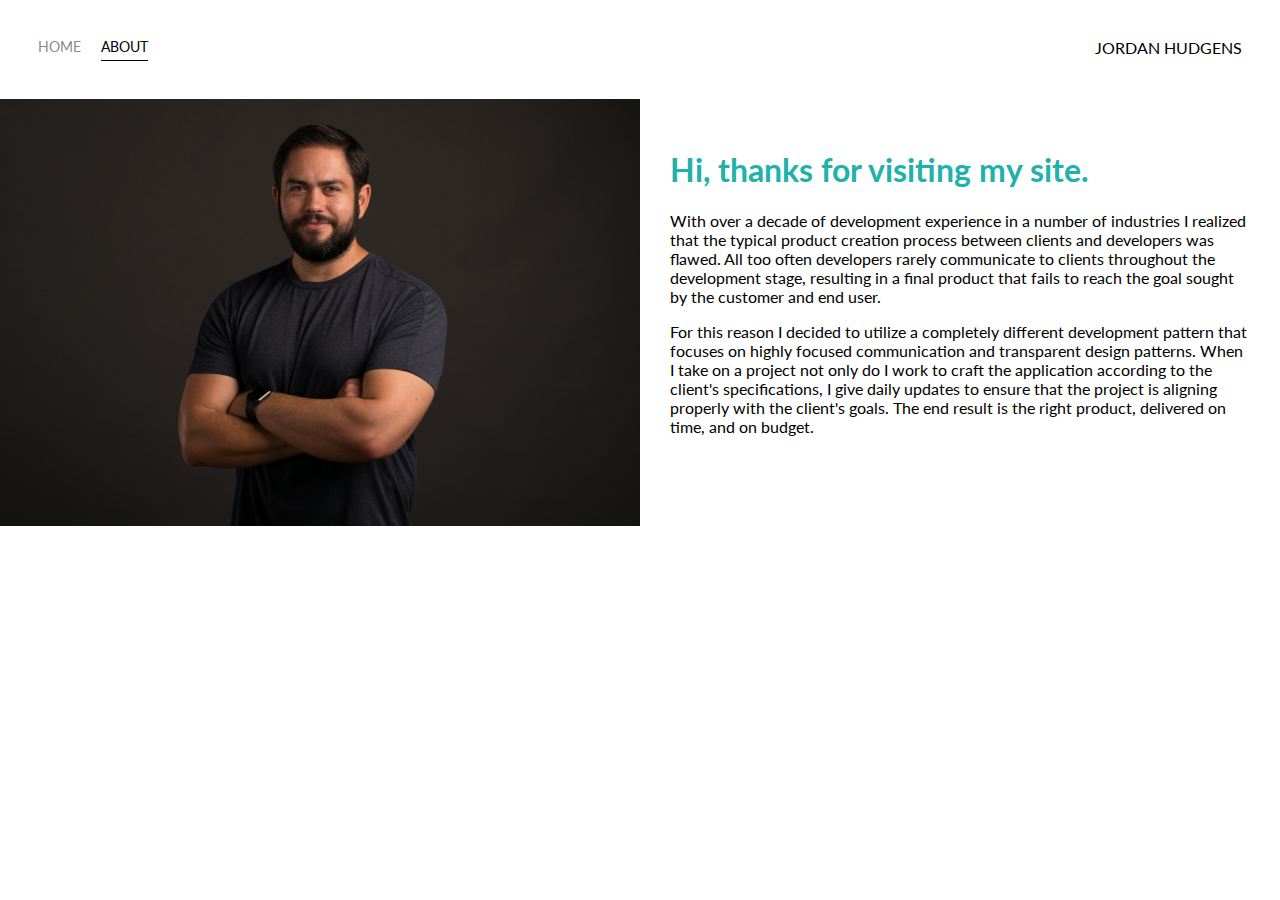
==== about.html @ 4d7fd14e "Add files via upload" ====
<!DOCTYPE html>
<html lang='en'>

<head>
  <meta charset='UTF-8'>
  <title>Portfolio Homepage</title>
  <link href="https://fonts.googleapis.com/css?family=Lato" rel="stylesheet">
  <link rel="stylesheet" href="styles.css">
</head>

<body>
  <div class="container">
    <div class="nav-wrapper">
      <div class="left-side">
        <div class="nav-link-wrapper">
          <a href="index.html">Home</a>
        </div>

        <div class="nav-link-wrapper active-nav-link">
          <a href="about.html">About</a>
        </div>
      </div>

      <div class="right-side">
        <div class="brand">
          JORDAN HUDGENS
        </div>
      </div>
    </div>

    <div class="content-wrapper">
      <div class="two-column-wrapper">
        <div class="profile-image-wrapper">
          <img src="images/profile.jpg" alt="">
        </div>

        <div class="profile-content-wrapper">
          <h1>Hi, thanks for visiting my site.</h1>
          <p>With over a decade of development experience in a number of industries I realized that the typical product creation
            process between clients and developers was flawed. All too often developers rarely communicate to clients throughout
            the development stage, resulting in a final product that fails to reach the goal sought by the customer and end
            user.
          </p>

          <p>For this reason I decided to utilize a completely different development pattern that focuses on highly focused
            communication and transparent design patterns. When I take on a project not only do I work to craft the application
            according to the client's specifications, I give daily updates to ensure that the project is aligning properly
            with the client's goals. The end result is the right product, delivered on time, and on budget.</p>
        </div>
      </div>
    </div>
  </div>

</body>

</html>
---- styles.css ----
body {
    font-family: "Lato", sans-serif;
    margin: 0px;
  }
  
  .container {
    display: grid;
    grid-template-columns: 1fr;
  }
  
  .nav-wrapper {
    display: flex;
    justify-content: space-between;
    padding: 38px;
  }
  
  .left-side {
    display: flex;
  }
  
  .nav-wrapper > .left-side > div {
    margin-right: 20px;
    text-transform: uppercase;
    font-size: 0.9rem;
  }
  
  .nav-link-wrapper {
    height: 22px;
    border-bottom: 1px solid transparent;
    transition: border-bottom 0.5s;
  }
  
  .active-nav-link {
    border-bottom: 1px solid black;
  }
  
  .active-nav-link a {
    color: black !important;
  }
  
  .nav-link-wrapper a {
    color: #8a8a8a;
    text-decoration: none;
    transition: color 0.5s;
  }
  
  .nav-link-wrapper:hover {
    border-bottom: 1px solid black;
  }
  
  .nav-link-wrapper a:hover {
    color: black;
  }
  
  .portfolio-items-wrapper {
    display: grid;
    grid-template-columns: 1fr 1fr 1fr;
  }
  
  .portfolio-item-wrapper {
    position: relative;
  }
  
  .portfolio-img-background {
    background-size: cover;
    background-position: center;
    background-repeat: no-repeat;
    height: 350px;
    width: 100%;
  }
  
  .img-text-wrapper {
    position: absolute;
    top: 0;
    display: flex;
    flex-direction: column;
    justify-content: center;
    align-items: center;
    height: 100%;
    text-align: center;
    padding-left: 100px;
    padding-right: 100px;
    cursor: pointer;

  }
  
  .img-text-wrapper .subtitle {
    transition: 1s;
    color: transparent;
  }
  
  .image-blur {
    transition: 0.5s;
    filter: brightness(50%);
  }
  
  .img-text-wrapper:hover .subtitle {
    color: lightseagreen;
    font-weight: 600;
  }
  
  .logo-wrapper img {
    width: 50%;
    margin-bottom: 20px;
  }
  
  .two-column-wrapper {
    display: grid;
    grid-template-columns: 1fr 1fr;
  }
  
  .profile-image-wrapper img {
    width: 100%;
  }
  
  .profile-content-wrapper {
    padding: 30px;
  }
  
  .profile-content-wrapper h1 {
    color: lightseagreen;
  }
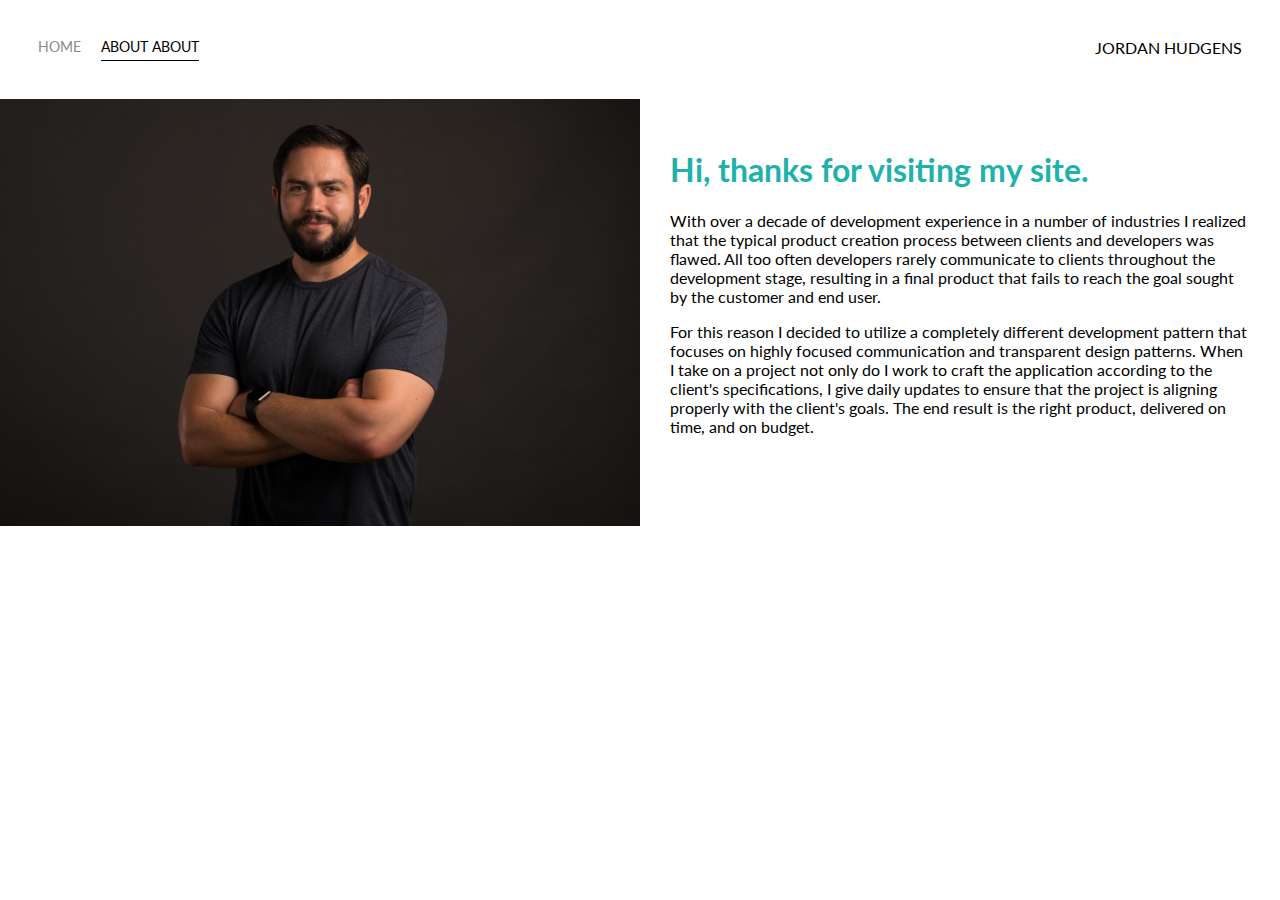
==== commit b427be59: "added about" ====
--- a/about.html
+++ b/about.html
@@ -17,6 +17,7 @@
         </div>
 
         <div class="nav-link-wrapper active-nav-link">
+          <a href="about.html">About</a>
           <a href="about.html">About</a>
         </div>
       </div>
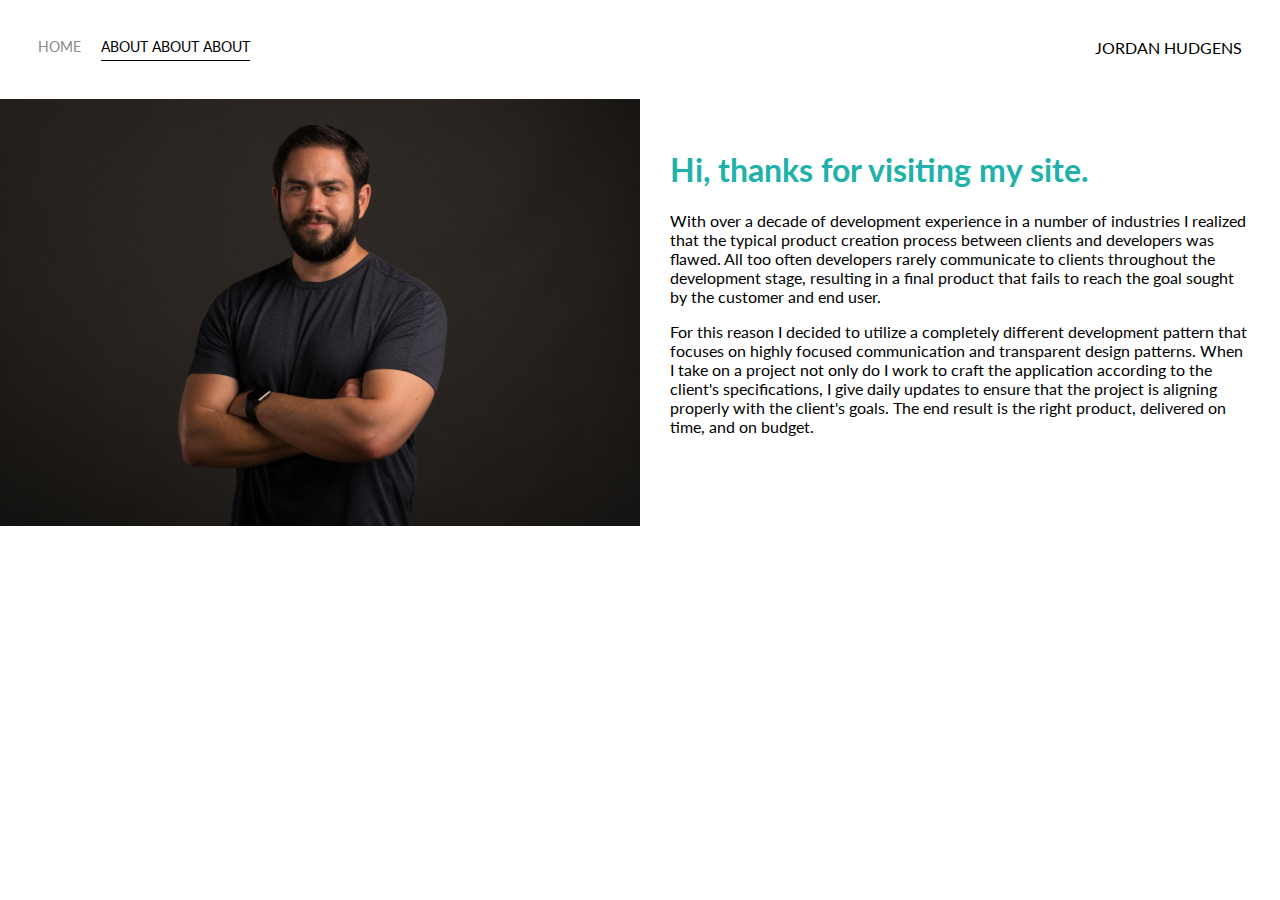
==== commit b59667c0: "deleted" ====
--- a/about.html
+++ b/about.html
@@ -19,6 +19,8 @@
         <div class="nav-link-wrapper active-nav-link">
           <a href="about.html">About</a>
           <a href="about.html">About</a>
+          <a href="about.html">About</a>
+          
         </div>
       </div>
 
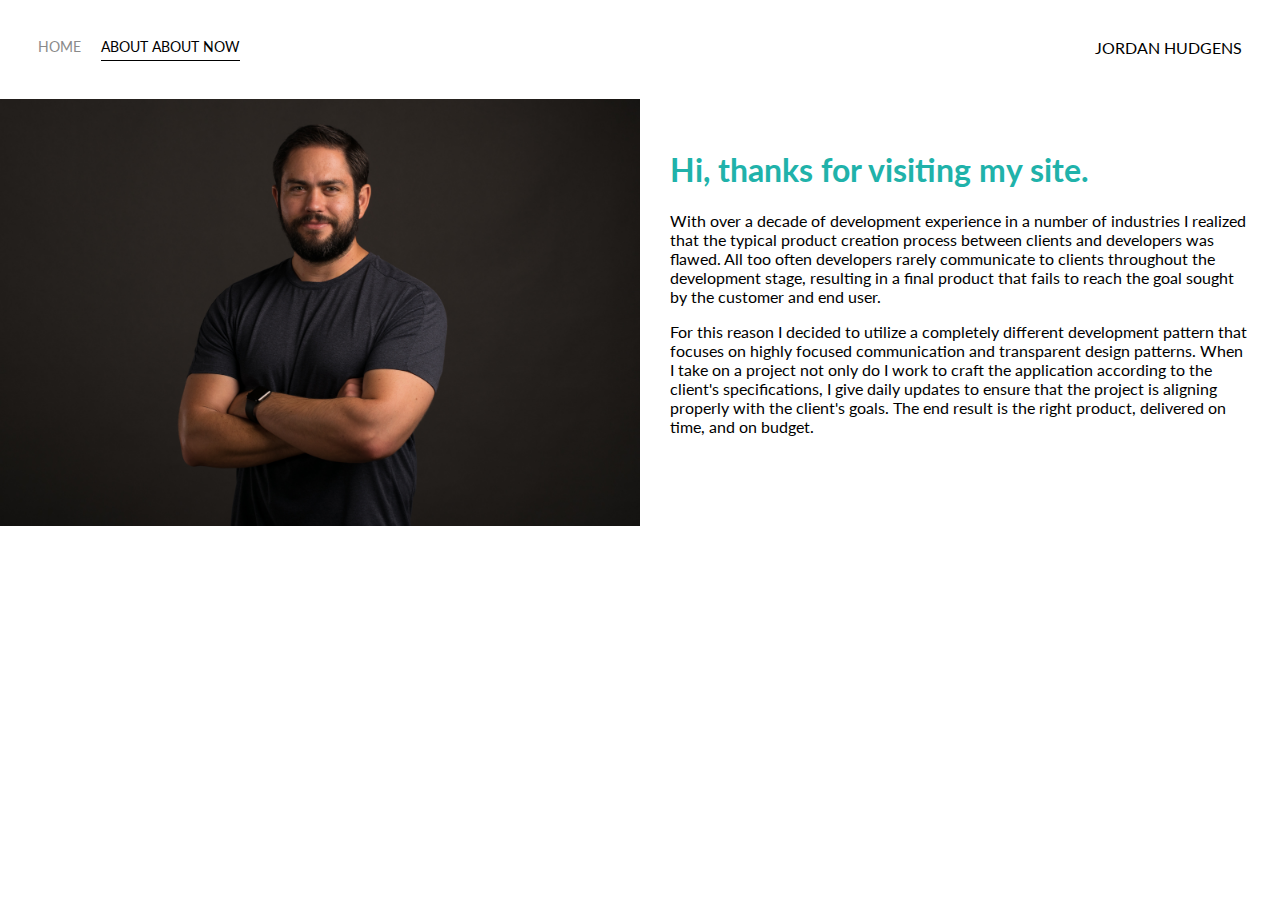
==== commit 72ce5907: "added now" ====
--- a/about.html
+++ b/about.html
@@ -19,7 +19,7 @@
         <div class="nav-link-wrapper active-nav-link">
           <a href="about.html">About</a>
           <a href="about.html">About</a>
-          <a href="about.html">About</a>
+          <a href="about.html">now</a>
           
         </div>
       </div>
